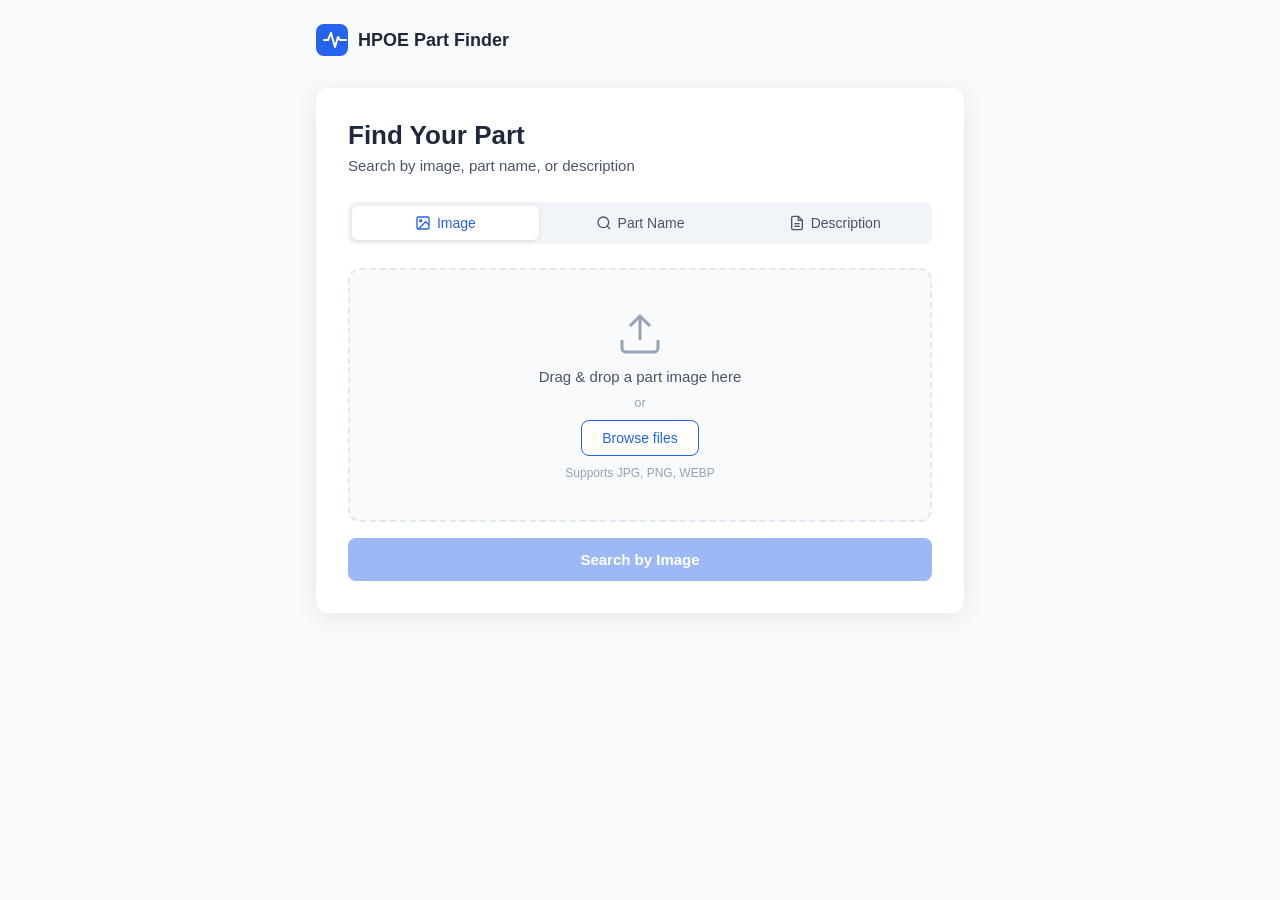
==== frontend/index.html @ c3ff3d53 "AI model" ====
<!DOCTYPE html>
<html lang="en">
<head>
  <meta charset="UTF-8" />
  <meta name="viewport" content="width=device-width, initial-scale=1.0" />
  <title>HPOE Part Finder</title>
  <link rel="stylesheet" href="style.css" />
</head>
<body>
  <div class="app">

    <header>
      <div class="logo">
        <svg width="32" height="32" viewBox="0 0 32 32" fill="none">
          <rect width="32" height="32" rx="8" fill="#2563eb"/>
          <path d="M8 16h4l3-7 4 14 3-10 2 3h6" stroke="white" stroke-width="2" stroke-linecap="round" stroke-linejoin="round"/>
        </svg>
        <span>HPOE Part Finder</span>
      </div>
    </header>

    <main>
      <div class="search-card">
        <h1>Find Your Part</h1>
        <p class="subtitle">Search by image, part name, or description</p>

        <!-- Mode Tabs -->
        <div class="tabs">
          <button class="tab active" data-mode="image">
            <svg width="16" height="16" viewBox="0 0 24 24" fill="none" stroke="currentColor" stroke-width="2"><rect x="3" y="3" width="18" height="18" rx="2"/><circle cx="8.5" cy="8.5" r="1.5"/><path d="M21 15l-5-5L5 21"/></svg>
            Image
          </button>
          <button class="tab" data-mode="name">
            <svg width="16" height="16" viewBox="0 0 24 24" fill="none" stroke="currentColor" stroke-width="2"><circle cx="11" cy="11" r="8"/><path d="M21 21l-4.35-4.35"/></svg>
            Part Name
          </button>
          <button class="tab" data-mode="description">
            <svg width="16" height="16" viewBox="0 0 24 24" fill="none" stroke="currentColor" stroke-width="2"><path d="M14 2H6a2 2 0 0 0-2 2v16a2 2 0 0 0 2 2h12a2 2 0 0 0 2-2V8z"/><polyline points="14,2 14,8 20,8"/><line x1="16" y1="13" x2="8" y2="13"/><line x1="16" y1="17" x2="8" y2="17"/></svg>
            Description
          </button>
        </div>

        <!-- Image Mode -->
        <div class="mode-panel active" id="panel-image">
          <div class="drop-zone" id="dropZone">
            <input type="file" id="fileInput" accept="image/*" hidden />
            <div class="drop-content" id="dropContent">
              <svg width="48" height="48" viewBox="0 0 24 24" fill="none" stroke="#94a3b8" stroke-width="1.5"><path d="M21 15v4a2 2 0 0 1-2 2H5a2 2 0 0 1-2-2v-4"/><polyline points="17,8 12,3 7,8"/><line x1="12" y1="3" x2="12" y2="15"/></svg>
              <p>Drag & drop a part image here</p>
              <span>or</span>
              <button class="btn-outline" onclick="document.getElementById('fileInput').click()">Browse files</button>
              <p class="hint">Supports JPG, PNG, WEBP</p>
            </div>
            <div class="image-preview" id="imagePreview" style="display:none;">
              <img id="previewImg" src="" alt="Preview" />
              <button class="remove-btn" id="removeImg">
                <svg width="16" height="16" viewBox="0 0 24 24" fill="none" stroke="currentColor" stroke-width="2"><line x1="18" y1="6" x2="6" y2="18"/><line x1="6" y1="6" x2="18" y2="18"/></svg>
              </button>
            </div>
          </div>
          <button class="btn-primary" id="searchImageBtn" disabled>Search by Image</button>
        </div>

        <!-- Name Mode -->
        <div class="mode-panel" id="panel-name">
          <div class="input-wrap">
            <svg class="input-icon" width="18" height="18" viewBox="0 0 24 24" fill="none" stroke="currentColor" stroke-width="2"><circle cx="11" cy="11" r="8"/><path d="M21 21l-4.35-4.35"/></svg>
            <input type="text" id="nameInput" placeholder="e.g. HP-4521-B, Valve Stem, Bracket-09..." />
          </div>
          <button class="btn-primary" id="searchNameBtn">Search by Name</button>
        </div>

        <!-- Description Mode -->
        <div class="mode-panel" id="panel-description">
          <textarea id="descInput" placeholder="Describe the part... e.g. 'small metal bracket with two holes, used in engine assembly'"></textarea>
          <button class="btn-primary" id="searchDescBtn">Search by Description</button>
        </div>
      </div>

      <!-- Results -->
      <div class="results-card" id="resultsCard" style="display:none;">
        <div class="results-header">
          <h2>Results</h2>
          <span class="result-count" id="resultCount"></span>
        </div>
        <div class="results-list" id="resultsList"></div>
      </div>

      <!-- Loading -->
      <div class="loading" id="loading" style="display:none;">
        <div class="spinner"></div>
        <p>Searching...</p>
      </div>

      <!-- Error -->
      <div class="error-card" id="errorCard" style="display:none;">
        <svg width="24" height="24" viewBox="0 0 24 24" fill="none" stroke="#ef4444" stroke-width="2"><circle cx="12" cy="12" r="10"/><line x1="12" y1="8" x2="12" y2="12"/><line x1="12" y1="16" x2="12.01" y2="16"/></svg>
        <p id="errorMsg"></p>
      </div>
    </main>
  </div>

  <script src="app.js"></script>
</body>
</html>
---- frontend/style.css ----
*, *::before, *::after { box-sizing: border-box; margin: 0; padding: 0; }

:root {
  --blue: #2563eb;
  --blue-light: #eff6ff;
  --blue-dark: #1d4ed8;
  --gray-50: #f8fafc;
  --gray-100: #f1f5f9;
  --gray-200: #e2e8f0;
  --gray-400: #94a3b8;
  --gray-600: #475569;
  --gray-800: #1e293b;
  --green: #16a34a;
  --green-light: #f0fdf4;
  --red: #ef4444;
  --radius: 12px;
  --shadow: 0 4px 24px rgba(0,0,0,0.08);
}

body {
  font-family: -apple-system, BlinkMacSystemFont, 'Segoe UI', sans-serif;
  background: var(--gray-50);
  color: var(--gray-800);
  min-height: 100vh;
}

.app {
  max-width: 680px;
  margin: 0 auto;
  padding: 0 16px 80px;
}

/* Header */
header {
  padding: 24px 0 32px;
}

.logo {
  display: flex;
  align-items: center;
  gap: 10px;
  font-size: 18px;
  font-weight: 700;
  color: var(--gray-800);
}

/* Search Card */
.search-card {
  background: white;
  border-radius: var(--radius);
  box-shadow: var(--shadow);
  padding: 32px;
}

h1 {
  font-size: 26px;
  font-weight: 700;
  margin-bottom: 6px;
}

.subtitle {
  color: var(--gray-600);
  margin-bottom: 28px;
  font-size: 15px;
}

/* Tabs */
.tabs {
  display: flex;
  gap: 8px;
  margin-bottom: 24px;
  background: var(--gray-100);
  padding: 4px;
  border-radius: 8px;
}

.tab {
  flex: 1;
  display: flex;
  align-items: center;
  justify-content: center;
  gap: 6px;
  padding: 9px 12px;
  border: none;
  border-radius: 6px;
  background: transparent;
  font-size: 14px;
  font-weight: 500;
  color: var(--gray-600);
  cursor: pointer;
  transition: all 0.15s;
}

.tab:hover { color: var(--gray-800); }

.tab.active {
  background: white;
  color: var(--blue);
  box-shadow: 0 1px 4px rgba(0,0,0,0.1);
}

/* Panels */
.mode-panel { display: none; flex-direction: column; gap: 16px; }
.mode-panel.active { display: flex; }

/* Drop Zone */
.drop-zone {
  border: 2px dashed var(--gray-200);
  border-radius: var(--radius);
  padding: 40px 24px;
  text-align: center;
  transition: all 0.2s;
  cursor: pointer;
  position: relative;
  background: var(--gray-50);
}

.drop-zone.drag-over {
  border-color: var(--blue);
  background: var(--blue-light);
}

.drop-content {
  display: flex;
  flex-direction: column;
  align-items: center;
  gap: 10px;
}

.drop-content p {
  color: var(--gray-600);
  font-size: 15px;
}

.drop-content span {
  color: var(--gray-400);
  font-size: 13px;
}

.hint {
  font-size: 12px !important;
  color: var(--gray-400) !important;
}

/* Image Preview */
.image-preview {
  position: relative;
  display: inline-block;
}

.image-preview img {
  max-height: 220px;
  max-width: 100%;
  border-radius: 8px;
  object-fit: contain;
}

.remove-btn {
  position: absolute;
  top: -10px;
  right: -10px;
  background: white;
  border: 1px solid var(--gray-200);
  border-radius: 50%;
  width: 28px;
  height: 28px;
  display: flex;
  align-items: center;
  justify-content: center;
  cursor: pointer;
  box-shadow: 0 2px 6px rgba(0,0,0,0.1);
  color: var(--gray-600);
  transition: all 0.15s;
}

.remove-btn:hover { color: var(--red); border-color: var(--red); }

/* Inputs */
.input-wrap {
  position: relative;
}

.input-icon {
  position: absolute;
  left: 14px;
  top: 50%;
  transform: translateY(-50%);
  color: var(--gray-400);
}

input[type="text"] {
  width: 100%;
  padding: 12px 14px 12px 42px;
  border: 1.5px solid var(--gray-200);
  border-radius: 8px;
  font-size: 15px;
  color: var(--gray-800);
  background: white;
  transition: border-color 0.15s;
  outline: none;
}

input[type="text"]:focus { border-color: var(--blue); }

textarea {
  width: 100%;
  padding: 14px;
  border: 1.5px solid var(--gray-200);
  border-radius: 8px;
  font-size: 15px;
  color: var(--gray-800);
  background: white;
  resize: vertical;
  min-height: 120px;
  font-family: inherit;
  transition: border-color 0.15s;
  outline: none;
}

textarea:focus { border-color: var(--blue); }

/* Buttons */
.btn-primary {
  width: 100%;
  padding: 13px;
  background: var(--blue);
  color: white;
  border: none;
  border-radius: 8px;
  font-size: 15px;
  font-weight: 600;
  cursor: pointer;
  transition: background 0.15s, opacity 0.15s;
}

.btn-primary:hover { background: var(--blue-dark); }
.btn-primary:disabled { opacity: 0.45; cursor: not-allowed; }

.btn-outline {
  padding: 9px 20px;
  background: white;
  color: var(--blue);
  border: 1.5px solid var(--blue);
  border-radius: 8px;
  font-size: 14px;
  font-weight: 500;
  cursor: pointer;
  transition: all 0.15s;
}

.btn-outline:hover { background: var(--blue-light); }

/* Results */
.results-card {
  background: white;
  border-radius: var(--radius);
  box-shadow: var(--shadow);
  padding: 28px;
  margin-top: 20px;
}

.results-header {
  display: flex;
  align-items: center;
  justify-content: space-between;
  margin-bottom: 20px;
}

.results-header h2 { font-size: 18px; font-weight: 700; }

.result-count {
  background: var(--blue-light);
  color: var(--blue);
  font-size: 13px;
  font-weight: 600;
  padding: 3px 10px;
  border-radius: 20px;
}

.results-list { display: flex; flex-direction: column; gap: 12px; }

.result-item {
  display: flex;
  align-items: flex-start;
  gap: 16px;
  padding: 16px;
  border: 1.5px solid var(--gray-200);
  border-radius: 10px;
  transition: border-color 0.15s, box-shadow 0.15s;
}

.result-item:hover {
  border-color: var(--blue);
  box-shadow: 0 2px 12px rgba(37,99,235,0.08);
}

.result-rank {
  width: 32px;
  height: 32px;
  background: var(--blue-light);
  color: var(--blue);
  border-radius: 50%;
  display: flex;
  align-items: center;
  justify-content: center;
  font-size: 13px;
  font-weight: 700;
  flex-shrink: 0;
}

.result-rank.top { background: var(--blue); color: white; }

.result-info { flex: 1; }

.result-name {
  font-size: 16px;
  font-weight: 600;
  margin-bottom: 6px;
}

.result-meta {
  display: flex;
  flex-wrap: wrap;
  gap: 8px;
}

.badge {
  display: flex;
  align-items: center;
  gap: 5px;
  font-size: 13px;
  color: var(--gray-600);
  background: var(--gray-100);
  padding: 3px 10px;
  border-radius: 20px;
}

.badge svg { color: var(--gray-400); }

.confidence {
  margin-left: auto;
  font-size: 13px;
  font-weight: 600;
  color: var(--green);
  align-self: center;
}

/* Loading */
.loading {
  display: flex;
  flex-direction: column;
  align-items: center;
  gap: 14px;
  padding: 40px;
  color: var(--gray-600);
}

.spinner {
  width: 36px;
  height: 36px;
  border: 3px solid var(--gray-200);
  border-top-color: var(--blue);
  border-radius: 50%;
  animation: spin 0.7s linear infinite;
}

@keyframes spin { to { transform: rotate(360deg); } }

/* Error */
.error-card {
  display: flex;
  align-items: center;
  gap: 12px;
  background: #fef2f2;
  border: 1.5px solid #fecaca;
  border-radius: var(--radius);
  padding: 16px 20px;
  margin-top: 20px;
  color: var(--red);
  font-size: 14px;
}

/* Responsive */
@media (max-width: 480px) {
  .search-card { padding: 20px; }
  h1 { font-size: 22px; }
  .tab { font-size: 13px; padding: 8px 6px; }
}
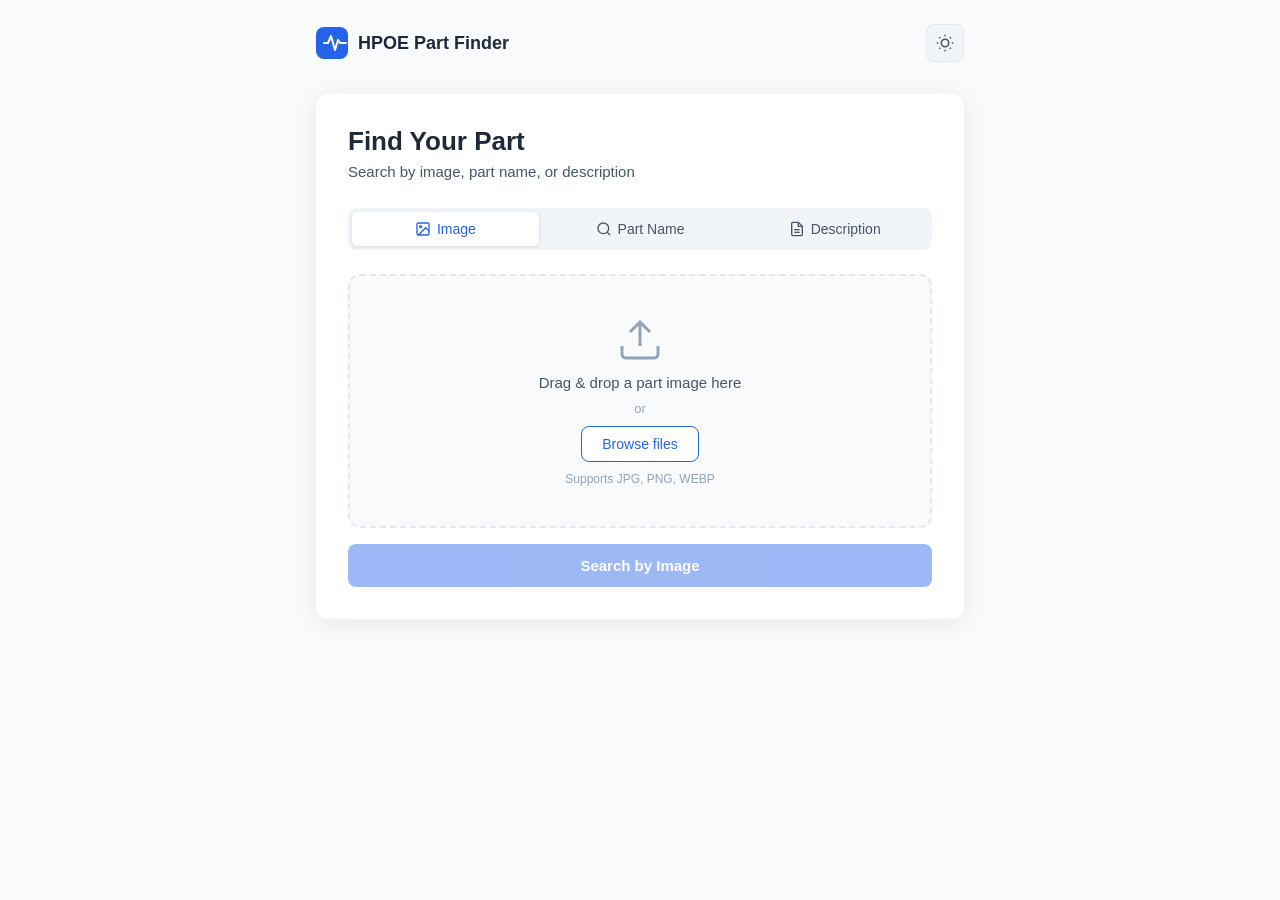
==== commit cf0dfafc: "Dark mode" ====
--- a/frontend/index.html
+++ b/frontend/index.html
@@ -4,6 +4,7 @@
   <meta charset="UTF-8" />
   <meta name="viewport" content="width=device-width, initial-scale=1.0" />
   <title>HPOE Part Finder</title>
+  <link rel="icon" type="image/svg+xml" href="favicon.svg" />
   <link rel="stylesheet" href="style.css" />
 </head>
 <body>
@@ -17,6 +18,10 @@
         </svg>
         <span>HPOE Part Finder</span>
       </div>
+      <button class="dark-toggle" id="darkToggle" aria-label="Toggle dark mode">
+        <svg class="icon-sun" width="18" height="18" viewBox="0 0 24 24" fill="none" stroke="currentColor" stroke-width="2"><circle cx="12" cy="12" r="5"/><line x1="12" y1="1" x2="12" y2="3"/><line x1="12" y1="21" x2="12" y2="23"/><line x1="4.22" y1="4.22" x2="5.64" y2="5.64"/><line x1="18.36" y1="18.36" x2="19.78" y2="19.78"/><line x1="1" y1="12" x2="3" y2="12"/><line x1="21" y1="12" x2="23" y2="12"/><line x1="4.22" y1="19.78" x2="5.64" y2="18.36"/><line x1="18.36" y1="5.64" x2="19.78" y2="4.22"/></svg>
+        <svg class="icon-moon" width="18" height="18" viewBox="0 0 24 24" fill="none" stroke="currentColor" stroke-width="2"><path d="M21 12.79A9 9 0 1 1 11.21 3 7 7 0 0 0 21 12.79z"/></svg>
+      </button>
     </header>
 
     <main>
--- a/frontend/style.css
+++ b/frontend/style.css
@@ -30,9 +30,43 @@
   padding: 0 16px 80px;
 }
 
+/* Dark mode */
+body.dark {
+  --gray-50: #0f172a;
+  --gray-100: #1e293b;
+  --gray-200: #334155;
+  --gray-400: #64748b;
+  --gray-600: #94a3b8;
+  --gray-800: #f1f5f9;
+  --blue-light: #1e3a5f;
+  --green-light: #052e16;
+  --shadow: 0 4px 24px rgba(0,0,0,0.4);
+}
+
+body.dark .search-card,
+body.dark .results-card,
+body.dark input[type="text"],
+body.dark textarea,
+body.dark .tab.active,
+body.dark .btn-outline,
+body.dark .remove-btn {
+  background: #1e293b;
+  color: var(--gray-800);
+}
+
+body.dark .drop-zone { background: #0f172a; }
+
+body.dark .error-card {
+  background: #2d1010;
+  border-color: #7f1d1d;
+}
+
 /* Header */
 header {
   padding: 24px 0 32px;
+  display: flex;
+  align-items: center;
+  justify-content: space-between;
 }
 
 .logo {
@@ -43,6 +77,25 @@
   font-weight: 700;
   color: var(--gray-800);
 }
+
+.dark-toggle {
+  background: var(--gray-100);
+  border: 1.5px solid var(--gray-200);
+  border-radius: 8px;
+  width: 38px;
+  height: 38px;
+  display: flex;
+  align-items: center;
+  justify-content: center;
+  cursor: pointer;
+  color: var(--gray-600);
+  transition: all 0.15s;
+}
+
+.dark-toggle:hover { color: var(--gray-800); border-color: var(--gray-400); }
+
+body:not(.dark) .icon-moon { display: none; }
+body.dark .icon-sun { display: none; }
 
 /* Search Card */
 .search-card {
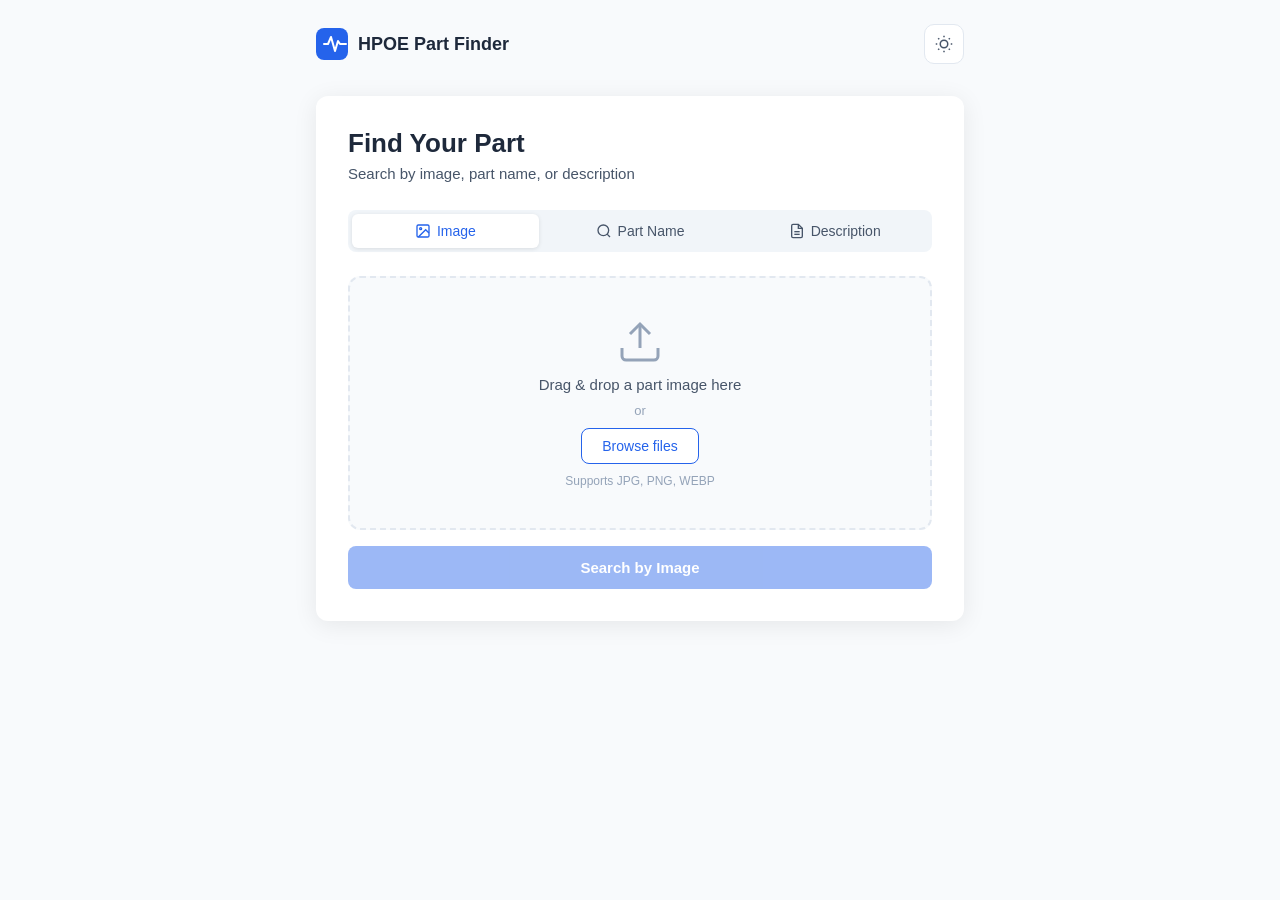
==== commit 11064f22: "Dark" ====
--- a/frontend/index.html
+++ b/frontend/index.html
@@ -5,7 +5,7 @@
   <meta name="viewport" content="width=device-width, initial-scale=1.0" />
   <title>HPOE Part Finder</title>
   <link rel="icon" type="image/svg+xml" href="favicon.svg" />
-  <link rel="stylesheet" href="style.css" />
+  <link rel="stylesheet" href="style.css?v=3" />
 </head>
 <body>
   <div class="app">
--- a/frontend/style.css
+++ b/frontend/style.css
@@ -15,22 +15,9 @@
   --red: #ef4444;
   --radius: 12px;
   --shadow: 0 4px 24px rgba(0,0,0,0.08);
-}
-
-body {
-  font-family: -apple-system, BlinkMacSystemFont, 'Segoe UI', sans-serif;
-  background: var(--gray-50);
-  color: var(--gray-800);
-  min-height: 100vh;
-}
-
-.app {
-  max-width: 680px;
-  margin: 0 auto;
-  padding: 0 16px 80px;
-}
-
-/* Dark mode */
+  --surface: #ffffff;
+}
+
 body.dark {
   --gray-50: #0f172a;
   --gray-100: #1e293b;
@@ -38,27 +25,24 @@
   --gray-400: #64748b;
   --gray-600: #94a3b8;
   --gray-800: #f1f5f9;
-  --blue-light: #1e3a5f;
+  --blue-light: #1e3566;
   --green-light: #052e16;
-  --shadow: 0 4px 24px rgba(0,0,0,0.4);
-}
-
-body.dark .search-card,
-body.dark .results-card,
-body.dark input[type="text"],
-body.dark textarea,
-body.dark .tab.active,
-body.dark .btn-outline,
-body.dark .remove-btn {
-  background: #1e293b;
+  --shadow: 0 4px 24px rgba(0,0,0,0.5);
+  --surface: #1e293b;
+}
+
+body {
+  font-family: -apple-system, BlinkMacSystemFont, 'Segoe UI', sans-serif;
+  background: var(--gray-50);
   color: var(--gray-800);
-}
-
-body.dark .drop-zone { background: #0f172a; }
-
-body.dark .error-card {
-  background: #2d1010;
-  border-color: #7f1d1d;
+  min-height: 100vh;
+  transition: background 0.3s, color 0.3s;
+}
+
+.app {
+  max-width: 680px;
+  margin: 0 auto;
+  padding: 0 16px 80px;
 }
 
 /* Header */
@@ -76,33 +60,53 @@
   font-size: 18px;
   font-weight: 700;
   color: var(--gray-800);
+  transition: color 0.3s;
 }
 
 .dark-toggle {
-  background: var(--gray-100);
+  position: relative;
+  width: 40px;
+  height: 40px;
+  border-radius: 10px;
   border: 1.5px solid var(--gray-200);
-  border-radius: 8px;
-  width: 38px;
-  height: 38px;
+  background: var(--surface);
+  color: var(--gray-600);
   display: flex;
   align-items: center;
   justify-content: center;
   cursor: pointer;
-  color: var(--gray-600);
-  transition: all 0.15s;
-}
-
-.dark-toggle:hover { color: var(--gray-800); border-color: var(--gray-400); }
-
-body:not(.dark) .icon-moon { display: none; }
-body.dark .icon-sun { display: none; }
+  transition: background 0.3s, border-color 0.3s, color 0.3s, transform 0.15s, box-shadow 0.15s;
+  flex-shrink: 0;
+}
+
+.dark-toggle:hover {
+  color: var(--blue);
+  border-color: var(--blue);
+  box-shadow: 0 0 0 3px rgba(37,99,235,0.12);
+  transform: scale(1.06);
+}
+
+.dark-toggle:active { transform: scale(0.94); }
+
+.dark-toggle .icon-sun,
+.dark-toggle .icon-moon {
+  position: absolute;
+  pointer-events: none;
+  transition: transform 0.4s cubic-bezier(0.34,1.56,0.64,1), opacity 0.2s;
+}
+
+body:not(.dark) .icon-moon { opacity: 0; transform: rotate(-90deg) scale(0.5); }
+body:not(.dark) .icon-sun  { opacity: 1; transform: rotate(0deg) scale(1); }
+body.dark       .icon-sun  { opacity: 0; transform: rotate(90deg) scale(0.5); }
+body.dark       .icon-moon { opacity: 1; transform: rotate(0deg) scale(1); }
 
 /* Search Card */
 .search-card {
-  background: white;
+  background: var(--surface);
   border-radius: var(--radius);
   box-shadow: var(--shadow);
   padding: 32px;
+  transition: background 0.3s, box-shadow 0.3s;
 }
 
 h1 {
@@ -147,9 +151,10 @@
 .tab:hover { color: var(--gray-800); }
 
 .tab.active {
-  background: white;
+  background: var(--surface);
   color: var(--blue);
   box-shadow: 0 1px 4px rgba(0,0,0,0.1);
+  transition: background 0.3s;
 }
 
 /* Panels */
@@ -212,7 +217,7 @@
   position: absolute;
   top: -10px;
   right: -10px;
-  background: white;
+  background: var(--surface);
   border: 1px solid var(--gray-200);
   border-radius: 50%;
   width: 28px;
@@ -248,8 +253,8 @@
   border-radius: 8px;
   font-size: 15px;
   color: var(--gray-800);
-  background: white;
-  transition: border-color 0.15s;
+  background: var(--surface);
+  transition: border-color 0.15s, background 0.3s, color 0.3s;
   outline: none;
 }
 
@@ -262,11 +267,11 @@
   border-radius: 8px;
   font-size: 15px;
   color: var(--gray-800);
-  background: white;
+  background: var(--surface);
   resize: vertical;
   min-height: 120px;
   font-family: inherit;
-  transition: border-color 0.15s;
+  transition: border-color 0.15s, background 0.3s, color 0.3s;
   outline: none;
 }
 
@@ -291,7 +296,7 @@
 
 .btn-outline {
   padding: 9px 20px;
-  background: white;
+  background: var(--surface);
   color: var(--blue);
   border: 1.5px solid var(--blue);
   border-radius: 8px;
@@ -305,7 +310,8 @@
 
 /* Results */
 .results-card {
-  background: white;
+  background: var(--surface);
+  transition: background 0.3s, box-shadow 0.3s;
   border-radius: var(--radius);
   box-shadow: var(--shadow);
   padding: 28px;
